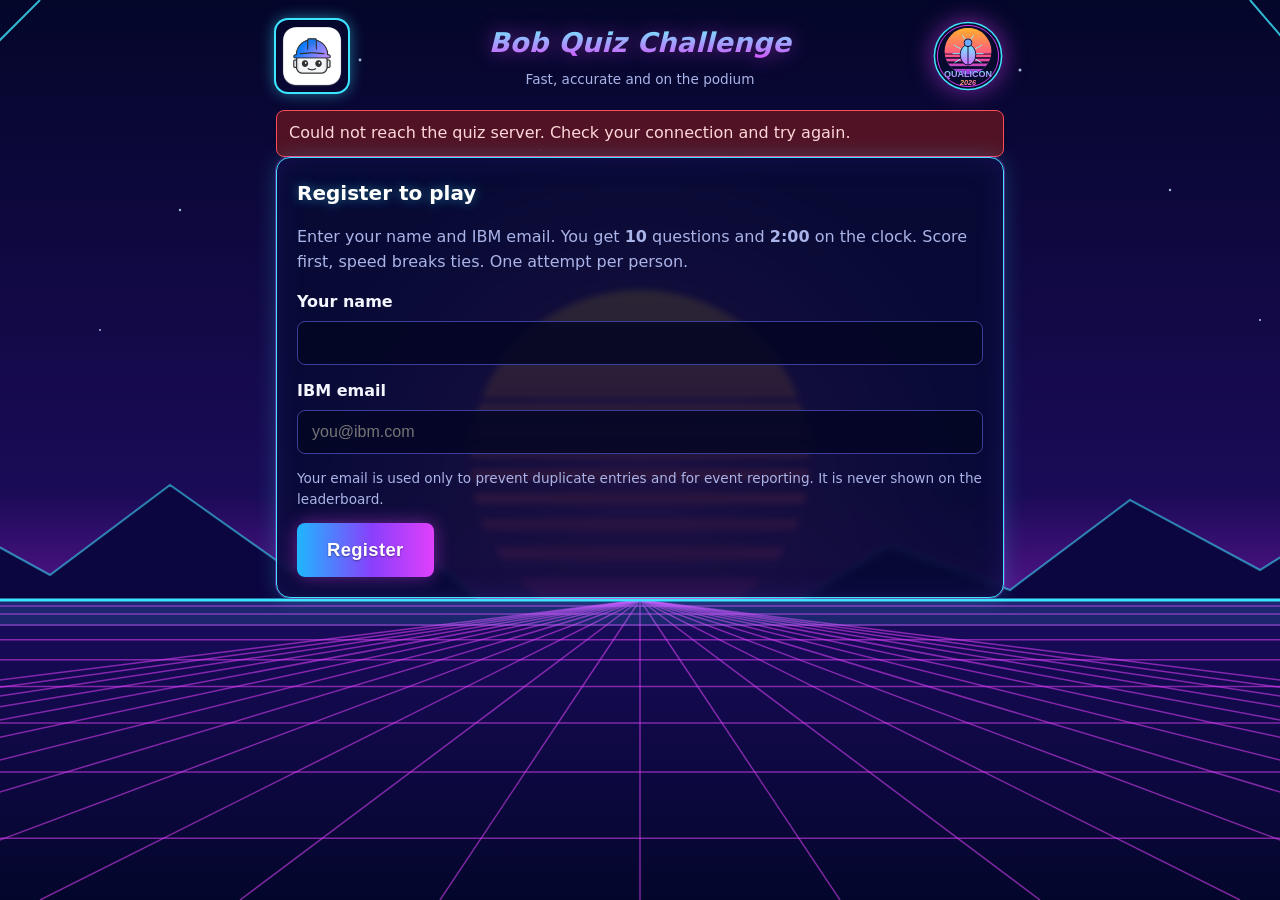
==== index.html @ afd1e2c4 "Centre the participant header title and tagline" ====
<!DOCTYPE html>
<html lang="en">
<head>
  <meta charset="utf-8">
  <meta name="viewport" content="width=device-width, initial-scale=1">
  <meta http-equiv="Content-Security-Policy" content="default-src 'self'; connect-src 'self' https://*.supabase.co; img-src 'self' data:; style-src 'self'; script-src 'self'; base-uri 'none'; form-action 'none'">
  <meta name="referrer" content="no-referrer">
  <title>Bob Quiz Challenge</title>
  <link rel="icon" type="image/png" href="assets/favicon.png?v=202611261220">
  <link rel="stylesheet" href="assets/styles.css?v=202611261220">
</head>
<body>
<div class="wrap">
  <div class="brand">
    <img class="logo-img" src="assets/bob-logo.png?v=202611261220" alt="IBM Bob" width="72" height="72">
    <div><h1>Bob Quiz Challenge</h1><div class="muted small">Fast, accurate and on the podium</div></div>
    <img class="badge-img" src="assets/qualicon-badge.svg?v=202611261220" alt="Qualicon 2026" width="72" height="72">
  </div>

  <div id="error" class="error hidden" role="alert"></div>

  <!-- 1. Register -->
  <section id="view-register" class="card hidden">
    <h2>Register to play</h2>
    <p class="muted">Enter your name and IBM email. You get <b id="reg-total">10</b> questions and
      <b id="reg-time">2:00</b> on the clock. Score first, speed breaks ties. One attempt per person.</p>
    <form id="reg-form" novalidate>
      <label for="name">Your name</label>
      <input id="name" type="text" autocomplete="name" maxlength="60" required>
      <label for="email">IBM email</label>
      <input id="email" type="email" autocomplete="email" maxlength="254" placeholder="you@ibm.com" required>
      <div id="host-box" class="hidden">
        <label for="host-code">Host code (test run, not counted)</label>
        <input id="host-code" type="password" autocomplete="off" maxlength="100">
      </div>
      <p class="small muted">Your email is used only to prevent duplicate entries and for event reporting. It is never shown on the leaderboard.</p>
      <button id="reg-btn" class="btn big" type="submit">Register</button>
    </form>
  </section>

  <!-- 2. Ready -->
  <section id="view-ready" class="card hidden">
    <h2>Ready, <span id="ready-name"></span>?</h2>
    <ul class="rules">
      <li>The clock starts the moment you press Start and cannot be paused.</li>
      <li>Questions marked <b>Select one</b> allow a single answer. <b>Select all that apply</b> needs every correct option, with no extras.</li>
      <li>Your timer keeps running if you refresh the page, so stay on this tab.</li>
      <li>If time runs out, your current answers are submitted automatically.</li>
    </ul>
    <p><button id="start-btn" class="btn big" type="button">Start the quiz</button></p>
  </section>

  <!-- 3. Quiz -->
  <section id="view-quiz" class="hidden">
    <div class="timerbar">
      <div class="timerline"><span id="progress">0 of 10 answered</span><span id="clock" class="clock" aria-live="off">2:00</span></div>
      <div class="track"><div id="fill" class="fill"></div></div>
    </div>
    <div id="questions"></div>
    <div class="submit-area">
      <p id="submit-hint" class="muted">Answer every question to unlock the Submit button here.</p>
      <button id="submit-btn" class="btn big hidden" type="button">Submit all answers</button>
    </div>
  </section>

  <!-- 4. Results -->
  <section id="view-result" class="hidden">
    <div id="test-banner" class="notice hidden">Host test run. This attempt is not counted on the leaderboard or in any report.
      <button id="retake-btn" class="btn" type="button">Run it again</button></div>
    <div class="card scorebox">
      <div class="muted">Your result</div>
      <div class="scorebig"><span id="res-score">0</span><small> / <span id="res-total">10</span></small></div>
      <div id="res-msg" class="verdict"></div>
      <div class="stats">
        <span class="pill">Rank <b id="res-rank">-</b></span>
        <span class="pill">Time <b id="res-time">-</b></span>
      </div>
    </div>
    <div class="card"><h2>Leaderboard</h2><div id="lb-wrap"></div>
      <p class="small muted">Updates every few seconds. Join the big screen for the podium ceremony.</p></div>
    <h2>Review your answers</h2>
    <div id="review"></div>
  </section>
</div>
<script src="config.js?v=202611261220"></script>
<script src="assets/api.js?v=202611261220"></script>
<script src="assets/podium.js?v=202611261220"></script>
<script src="assets/app.js?v=202611261220"></script>
</body>
</html>
---- assets/styles.css ----
:root {
  --bg: #05072e; --surface: rgba(8, 11, 52, .86); --surface2: rgba(26, 22, 88, .85); --border: #3b3f9c;
  --text: #f4f6ff; --muted: #aab4e8; --accent: #3de6ff; --accent2: #e040fb;
  --neon-cyan: #3de6ff; --neon-pink: #e040fb;
  --ok: #24a148; --okbg: #12301e; --bad: #fa4d56; --badbg: #3a1619; --gold: #f1c21b;
  --radius: 12px;
}
* { box-sizing: border-box; }
html, body { margin: 0; background: var(--bg); color: var(--text);
  font: 16px/1.55 -apple-system, "Segoe UI", system-ui, sans-serif; }
body { min-height: 100vh; }
.wrap { max-width: 760px; margin: 0 auto; padding: 20px 16px 60px; }
.wrap.wide { max-width: 1100px; }
h1 { font-size: 1.7rem; margin: 0 0 4px; }
h2 { font-size: 1.25rem; margin: 0 0 12px; }
.muted { color: var(--muted); }
.small { font-size: .85rem; }
.hidden { display: none !important; }
.brand { display: flex; align-items: center; gap: 10px; margin-bottom: 18px; }
.brand .logo { font-size: 1.8rem; }
.card { background: var(--surface); border: 1px solid var(--border); border-radius: var(--radius);
  padding: 20px; margin-bottom: 16px; }
label { display: block; font-weight: 600; margin: 14px 0 6px; }
input[type=text], input[type=email] { width: 100%; padding: 12px 14px; font-size: 1rem; color: var(--text);
  background: var(--surface2); border: 1px solid var(--border); border-radius: 8px; }
input:focus-visible, button:focus-visible, .opt:focus-within { outline: 3px solid var(--accent); outline-offset: 2px; }
.btn { display: inline-block; padding: 12px 22px; font-size: 1rem; font-weight: 600; border: 0;
  border-radius: 8px; background: var(--accent); color: #fff; cursor: pointer; }
.btn:hover { filter: brightness(1.1); }
.btn:disabled { opacity: .5; cursor: not-allowed; }
.btn.secondary { background: var(--surface2); border: 1px solid var(--border); }
.btn.big { padding: 16px 30px; font-size: 1.15rem; }
.row { display: flex; gap: 10px; flex-wrap: wrap; align-items: center; }
.row.between { justify-content: space-between; }
.error { background: var(--badbg); border: 1px solid var(--bad); color: #ffd7d9; padding: 10px 12px;
  border-radius: 8px; margin-top: 12px; }
.rules { margin: 8px 0 0; padding-left: 20px; }

/* timer */
.timerbar { position: sticky; top: 0; z-index: 5; background: var(--bg); padding: 10px 0 12px; }
.timerline { display: flex; justify-content: space-between; align-items: center; font-weight: 600; }
.clock { font-variant-numeric: tabular-nums; font-size: 1.4rem; }
.clock.low { color: var(--bad); animation: pulse 1s infinite; }
.track { height: 8px; background: var(--surface2); border-radius: 99px; overflow: hidden; margin-top: 6px; }
.fill { height: 100%; width: 100%; background: linear-gradient(90deg, var(--accent), var(--accent2)); transition: width .25s linear; }
.fill.low { background: var(--bad); }
@keyframes pulse { 50% { opacity: .55; } }

/* questions */
.qcard { background: var(--surface); border: 1px solid var(--border); border-radius: var(--radius);
  padding: 18px; margin-bottom: 14px; }
.qhead { display: flex; gap: 10px; align-items: baseline; flex-wrap: wrap; margin-bottom: 10px; }
.qnum { color: var(--accent); font-weight: 700; }
.qprompt { font-weight: 600; margin: 0; flex: 1 1 100%; }
.badge { font-size: .75rem; padding: 2px 8px; border-radius: 99px; border: 1px solid var(--border); color: var(--muted); }
.badge.multi { color: var(--gold); border-color: var(--gold); }
.opts { display: grid; gap: 8px; }
.opt { display: flex; gap: 12px; align-items: flex-start; padding: 11px 12px; border: 1px solid var(--border);
  border-radius: 10px; background: var(--surface2); cursor: pointer; }
.opt:hover { border-color: var(--accent); }
.opt.picked { border-color: var(--accent); background: #16294d; }
.opt input { margin-top: 4px; accent-color: var(--accent); width: 18px; height: 18px; flex: none; }
.opt .key { font-weight: 700; color: var(--muted); text-transform: uppercase; width: 1.1em; flex: none; }
.opt.right { border-color: var(--ok); background: var(--okbg); }
.opt.wrong { border-color: var(--bad); background: var(--badbg); }
.opt.missed { border-style: dashed; border-color: var(--ok); }
.opt.locked { cursor: default; }
.tag { margin-left: auto; font-size: .75rem; font-weight: 700; flex: none; }
.tag.ok { color: #6fdc8c; } .tag.bad { color: #ff8389; }
.explain { margin-top: 10px; padding: 10px 12px; border-left: 3px solid var(--accent); background: var(--surface2);
  border-radius: 6px; font-size: .92rem; }
.verdict { font-weight: 700; }
.verdict.ok { color: #6fdc8c; } .verdict.bad { color: #ff8389; }
.sticky-submit { position: sticky; bottom: 0; background: linear-gradient(transparent, var(--bg) 40%); padding: 18px 0 8px; }

/* score */
.scorebox { text-align: center; padding: 26px 16px; }
.scorebig { font-size: 3.4rem; font-weight: 800; line-height: 1.1; }
.scorebig small { font-size: 1.4rem; color: var(--muted); }
.stats { display: flex; gap: 10px; justify-content: center; flex-wrap: wrap; margin-top: 12px; }
.pill { padding: 6px 12px; background: var(--surface2); border: 1px solid var(--border); border-radius: 99px; font-size: .9rem; }

/* leaderboard */
.lb { width: 100%; border-collapse: collapse; }
.lb th, .lb td { text-align: left; padding: 9px 10px; border-bottom: 1px solid var(--border); }
.lb th { color: var(--muted); font-size: .8rem; text-transform: uppercase; letter-spacing: .04em; }
.lb td.num, .lb th.num { text-align: right; font-variant-numeric: tabular-nums; }
.lb tr.me td { background: #16294d; font-weight: 700; }
.lb .medal { font-size: 1.15rem; }

/* podium */
.podium { display: flex; justify-content: center; align-items: flex-end; gap: 10px; min-height: 280px; padding-top: 10px; }
.podium-step { flex: 1 1 0; max-width: 240px; text-align: center; display: flex; flex-direction: column; align-items: center; }
.podium-driver { padding: 0 6px 8px; min-height: 96px; }
.podium-icon { font-size: 2.2rem; }
.podium-name { font-weight: 800; font-size: 1.05rem; word-break: break-word; }
.podium-score { color: var(--muted); font-size: .85rem; }
.podium-block { width: 100%; border-radius: 10px 10px 0 0; display: flex; flex-direction: column; align-items: center;
  justify-content: flex-start; padding-top: 10px; font-weight: 800; }
.podium-medal { font-size: 2rem; } .podium-pos { font-size: 1.3rem; }
.p1 .podium-block { height: 190px; background: linear-gradient(#f1c21b, #b28600); color: #2b2100; }
.p2 .podium-block { height: 140px; background: linear-gradient(#c6c6c6, #8d8d8d); color: #1f1f1f; }
.p3 .podium-block { height: 100px; background: linear-gradient(#d28e55, #8a5a2e); color: #2a1a0b; }
.podium-step.is-hidden { opacity: 0; transform: translateY(60px); }
.podium-step.is-rising { animation: rise .9s cubic-bezier(.2,.9,.3,1.2) both; }
.podium-step.is-winner .podium-icon { animation: bounce .7s ease infinite alternate; font-size: 3rem; }
.podium-step.is-winner .podium-name { color: var(--gold); font-size: 1.35rem; }
@keyframes rise { from { opacity: 0; transform: translateY(80px); } to { opacity: 1; transform: none; } }
@keyframes bounce { to { transform: translateY(-10px) rotate(-6deg); } }

.confetti-layer { position: fixed; inset: 0; pointer-events: none; overflow: hidden; z-index: 50; }
.confetti { position: absolute; will-change: transform, opacity; }

/* presenter */
.stage { text-align: center; }
.banner { font-size: clamp(1.4rem, 3.4vw, 2.4rem); font-weight: 800; min-height: 1.4em; margin: 6px 0 14px; }
.counters { display: flex; justify-content: center; gap: 12px; flex-wrap: wrap; margin-bottom: 14px; }
.counter { background: var(--surface); border: 1px solid var(--border); border-radius: var(--radius); padding: 10px 18px; min-width: 130px; }
.counter b { display: block; font-size: 1.9rem; }
.presenter-podium .podium { min-height: 380px; }
.presenter-podium .podium-name { font-size: 1.5rem; }
.presenter-podium .p1 .podium-block { height: 250px; }
.presenter-podium .p2 .podium-block { height: 180px; }
.presenter-podium .p3 .podium-block { height: 130px; }

@media (max-width: 520px) {
  .podium-name { font-size: .9rem; } .podium-icon { font-size: 1.6rem; }
  .scorebig { font-size: 2.8rem; }
}
@media (prefers-reduced-motion: reduce) {
  *, *::before, *::after { animation: none !important; transition: none !important; }
  .podium-step.is-hidden { opacity: 0; }
}

.row.center { justify-content: center; }
.mb { margin-bottom: 14px; }
.mt { margin-top: 18px; }
.left { text-align: left; }

.logo-img { display: block; width: 56px; height: 56px; border-radius: 12px; flex: none; }
.stage-title { display: flex; align-items: center; justify-content: center; gap: 14px; }
.stage-title .logo-img { width: 96px; height: 96px; border-radius: 18px; }

.notice { display: flex; gap: 12px; align-items: center; justify-content: space-between; flex-wrap: wrap;
  padding: 12px 16px; margin-bottom: 16px; background: var(--surface2); border: 1px solid var(--accent, #4f86f7);
  border-radius: 10px; }

/* ===== Qualicon 2026 theme (synthwave) ===== */
html { background: var(--bg); }
body { background: transparent; position: relative; }
body::before { content: ""; position: fixed; inset: 0; z-index: -1; background: var(--bg) url("qualicon-bg.svg") center bottom / cover no-repeat; }
h1 { font-style: italic; font-weight: 900; letter-spacing: .01em;
  background: linear-gradient(180deg, #6ff0ff 10%, #e040fb 95%); -webkit-background-clip: text; background-clip: text;
  color: transparent; -webkit-text-fill-color: transparent; filter: drop-shadow(0 0 10px rgba(224, 64, 251, .45)); }
h2 { color: #fff; text-shadow: 0 0 12px rgba(61, 230, 255, .45); }
.brand { gap: 14px; }
.brand > div { flex: 1 1 auto; }
.badge-img { width: 84px; height: 84px; flex: none; filter: drop-shadow(0 0 12px rgba(224, 64, 251, .55)); }
.stage-title .badge-img { width: 96px; height: 96px; }
.logo-img { box-shadow: 0 0 0 2px var(--neon-cyan), 0 0 16px rgba(61, 230, 255, .6); }
.card, .qcard, .counter { border: 1.5px solid var(--neon-cyan); border-radius: 14px;
  box-shadow: 0 0 0 1px rgba(224, 64, 251, .35), 0 0 22px rgba(61, 230, 255, .22), inset 0 0 28px rgba(60, 40, 170, .25);
  backdrop-filter: blur(3px); }
.qcard { border-color: rgba(61, 230, 255, .75); }
.qnum { color: var(--neon-cyan); text-shadow: 0 0 8px rgba(61, 230, 255, .7); }
input[type=text], input[type=email], input[type=password] { width: 100%; padding: 12px 14px; font-size: 1rem; color: var(--text);
  background: rgba(4, 6, 36, .85); border: 1px solid var(--border); border-radius: 8px; }
input:focus-visible, button:focus-visible, .opt:focus-within { outline: 3px solid var(--neon-cyan); }
.btn { background: linear-gradient(90deg, #1fb6ff, #8a3ffc 55%, #e040fb); color: #fff; font-weight: 800; letter-spacing: .02em;
  box-shadow: 0 0 18px rgba(224, 64, 251, .45); text-shadow: 0 1px 2px rgba(0, 0, 0, .4); }
.btn.secondary { background: rgba(26, 22, 88, .85); border: 1px solid var(--neon-cyan); box-shadow: none; }
.opt { background: rgba(14, 14, 66, .8); border-color: #3b3f9c; }
.opt:hover { border-color: var(--neon-cyan); box-shadow: 0 0 12px rgba(61, 230, 255, .35); }
.opt.picked { border-color: var(--neon-cyan); background: rgba(35, 80, 190, .55); box-shadow: 0 0 14px rgba(61, 230, 255, .45); }
.opt input { accent-color: var(--neon-pink); }
.opt.right { background: rgba(18, 70, 40, .85); } .opt.wrong { background: rgba(90, 20, 36, .88); }
.timerbar { background: rgba(5, 7, 46, .93); backdrop-filter: blur(4px); padding: 10px 12px 12px; margin: 0 -12px; border-bottom: 1px solid var(--border); }
.track { background: rgba(255, 255, 255, .12); }
.fill { background: linear-gradient(90deg, var(--neon-cyan), var(--neon-pink)); box-shadow: 0 0 10px rgba(224, 64, 251, .7); }
.fill.low { background: var(--bad); }
.clock { color: var(--neon-cyan); text-shadow: 0 0 12px rgba(61, 230, 255, .8); }
.clock.low { color: var(--bad); text-shadow: none; }
.sticky-submit { background: linear-gradient(transparent, rgba(5, 7, 46, .95) 45%); }
.explain { background: rgba(14, 14, 66, .85); border-left-color: var(--neon-pink); }
.pill { background: rgba(14, 14, 66, .85); border-color: var(--neon-cyan); }
.scorebig { background: linear-gradient(180deg, #ffd23f, #ff4fd8); -webkit-background-clip: text; background-clip: text;
  color: transparent; -webkit-text-fill-color: transparent; font-style: italic; filter: drop-shadow(0 0 12px rgba(255, 79, 216, .5)); }
.scorebig small { -webkit-text-fill-color: var(--muted); color: var(--muted); }
.lb tr.me td { background: rgba(35, 80, 190, .55); }
.lb th, .lb td { border-bottom-color: rgba(59, 63, 156, .8); }
.notice { background: rgba(26, 22, 88, .9); border: 1.5px solid var(--neon-pink); box-shadow: 0 0 18px rgba(224, 64, 251, .35); }
.banner { text-shadow: 0 0 16px rgba(61, 230, 255, .6); }
.error { background: rgba(90, 20, 36, .92); }
@media (max-width: 520px) { .badge-img { width: 64px; height: 64px; } }

/* Submit sits once at the end of the last question, not floating over the quiz */
.submit-area { text-align: center; padding: 8px 0 40px; }
.submit-area .btn { min-width: 260px; }

/* Host controls on the big screen (presenter.html?host=1) */
#host-panel input { max-width: 320px; }
#host-panel .btn { white-space: nowrap; }

/* Bob logo and Qualicon badge share one size in the header (participant page) */
.logo-img, .badge-img { width: 72px; height: 72px; }
@media (max-width: 520px) { .logo-img, .badge-img { width: 56px; height: 56px; } }
.stage-title .logo-img, .stage-title .badge-img { width: 96px; height: 96px; }
@media (max-width: 700px) { .stage-title .logo-img, .stage-title .badge-img { width: 64px; height: 64px; } }

/* Big screen: breathing room under the logos, and three equal-width counter boxes */
.stage-title { margin: 12px 0 32px; }
.stage .counters { display: grid; grid-template-columns: repeat(3, 1fr); gap: 20px;
  max-width: 720px; margin: 0 auto 28px; }
.stage .counter { min-width: 0; padding: 14px 12px; }
@media (max-width: 560px) { .stage .counters { gap: 10px; } .stage .counter { padding: 10px 6px; } }

/* Participant header: centre the title and tagline between the two logos */
.brand { justify-content: center; }
.brand > div { text-align: center; }
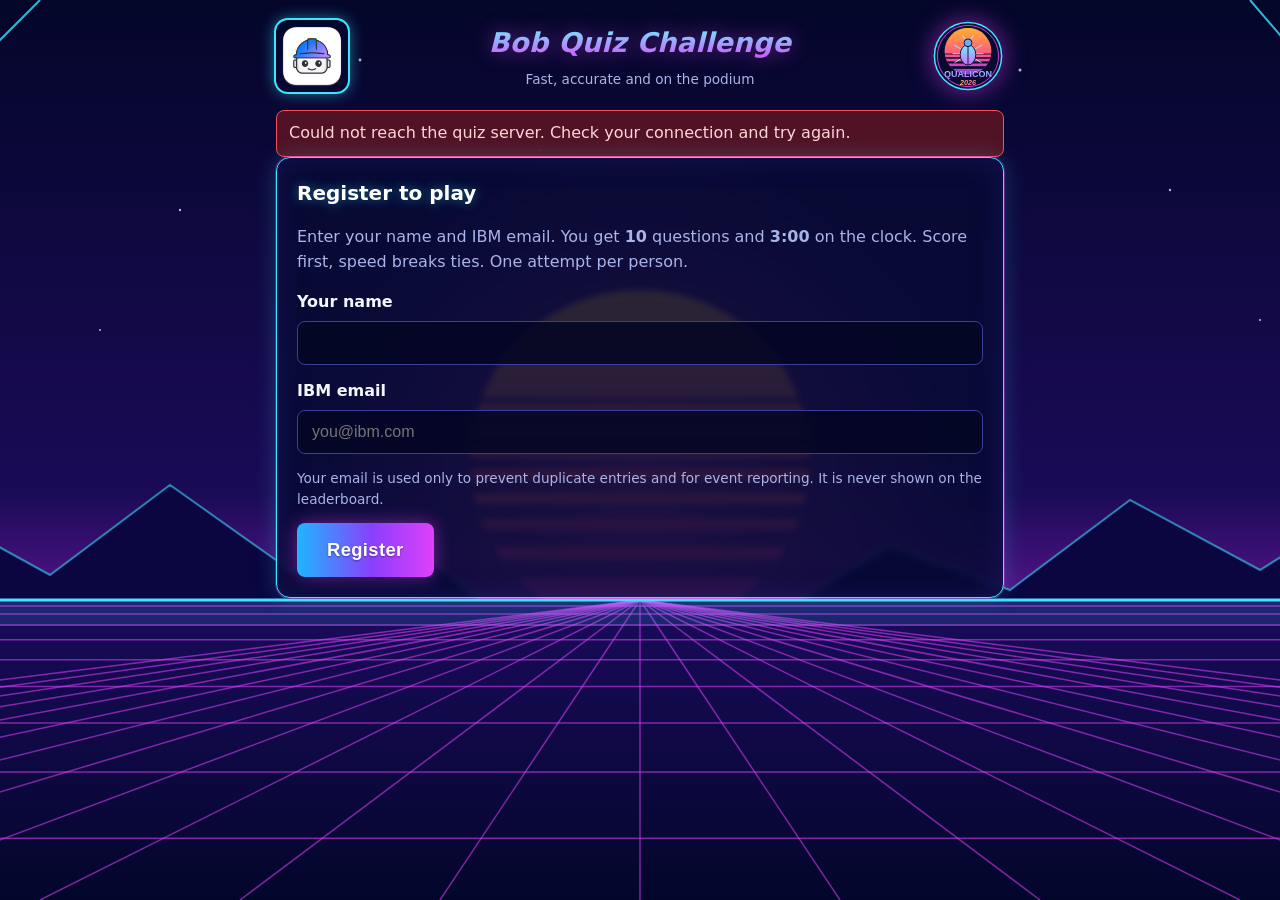
==== commit 0f4e7307: "Time box: 3 minutes for 12 questions" ====
--- a/index.html
+++ b/index.html
@@ -6,15 +6,15 @@
   <meta http-equiv="Content-Security-Policy" content="default-src 'self'; connect-src 'self' https://*.supabase.co; img-src 'self' data:; style-src 'self'; script-src 'self'; base-uri 'none'; form-action 'none'">
   <meta name="referrer" content="no-referrer">
   <title>Bob Quiz Challenge</title>
-  <link rel="icon" type="image/png" href="assets/favicon.png?v=202611261220">
-  <link rel="stylesheet" href="assets/styles.css?v=202611261220">
+  <link rel="icon" type="image/png" href="assets/favicon.png?v=202611261226">
+  <link rel="stylesheet" href="assets/styles.css?v=202611261226">
 </head>
 <body>
 <div class="wrap">
   <div class="brand">
-    <img class="logo-img" src="assets/bob-logo.png?v=202611261220" alt="IBM Bob" width="72" height="72">
+    <img class="logo-img" src="assets/bob-logo.png?v=202611261226" alt="IBM Bob" width="72" height="72">
     <div><h1>Bob Quiz Challenge</h1><div class="muted small">Fast, accurate and on the podium</div></div>
-    <img class="badge-img" src="assets/qualicon-badge.svg?v=202611261220" alt="Qualicon 2026" width="72" height="72">
+    <img class="badge-img" src="assets/qualicon-badge.svg?v=202611261226" alt="Qualicon 2026" width="72" height="72">
   </div>
 
   <div id="error" class="error hidden" role="alert"></div>
@@ -23,7 +23,7 @@
   <section id="view-register" class="card hidden">
     <h2>Register to play</h2>
     <p class="muted">Enter your name and IBM email. You get <b id="reg-total">10</b> questions and
-      <b id="reg-time">2:00</b> on the clock. Score first, speed breaks ties. One attempt per person.</p>
+      <b id="reg-time">3:00</b> on the clock. Score first, speed breaks ties. One attempt per person.</p>
     <form id="reg-form" novalidate>
       <label for="name">Your name</label>
       <input id="name" type="text" autocomplete="name" maxlength="60" required>
@@ -53,7 +53,7 @@
   <!-- 3. Quiz -->
   <section id="view-quiz" class="hidden">
     <div class="timerbar">
-      <div class="timerline"><span id="progress">0 of 10 answered</span><span id="clock" class="clock" aria-live="off">2:00</span></div>
+      <div class="timerline"><span id="progress">0 of 12 answered</span><span id="clock" class="clock" aria-live="off">3:00</span></div>
       <div class="track"><div id="fill" class="fill"></div></div>
     </div>
     <div id="questions"></div>
@@ -82,9 +82,9 @@
     <div id="review"></div>
   </section>
 </div>
-<script src="config.js?v=202611261220"></script>
-<script src="assets/api.js?v=202611261220"></script>
-<script src="assets/podium.js?v=202611261220"></script>
-<script src="assets/app.js?v=202611261220"></script>
+<script src="config.js?v=202611261226"></script>
+<script src="assets/api.js?v=202611261226"></script>
+<script src="assets/podium.js?v=202611261226"></script>
+<script src="assets/app.js?v=202611261226"></script>
 </body>
 </html>
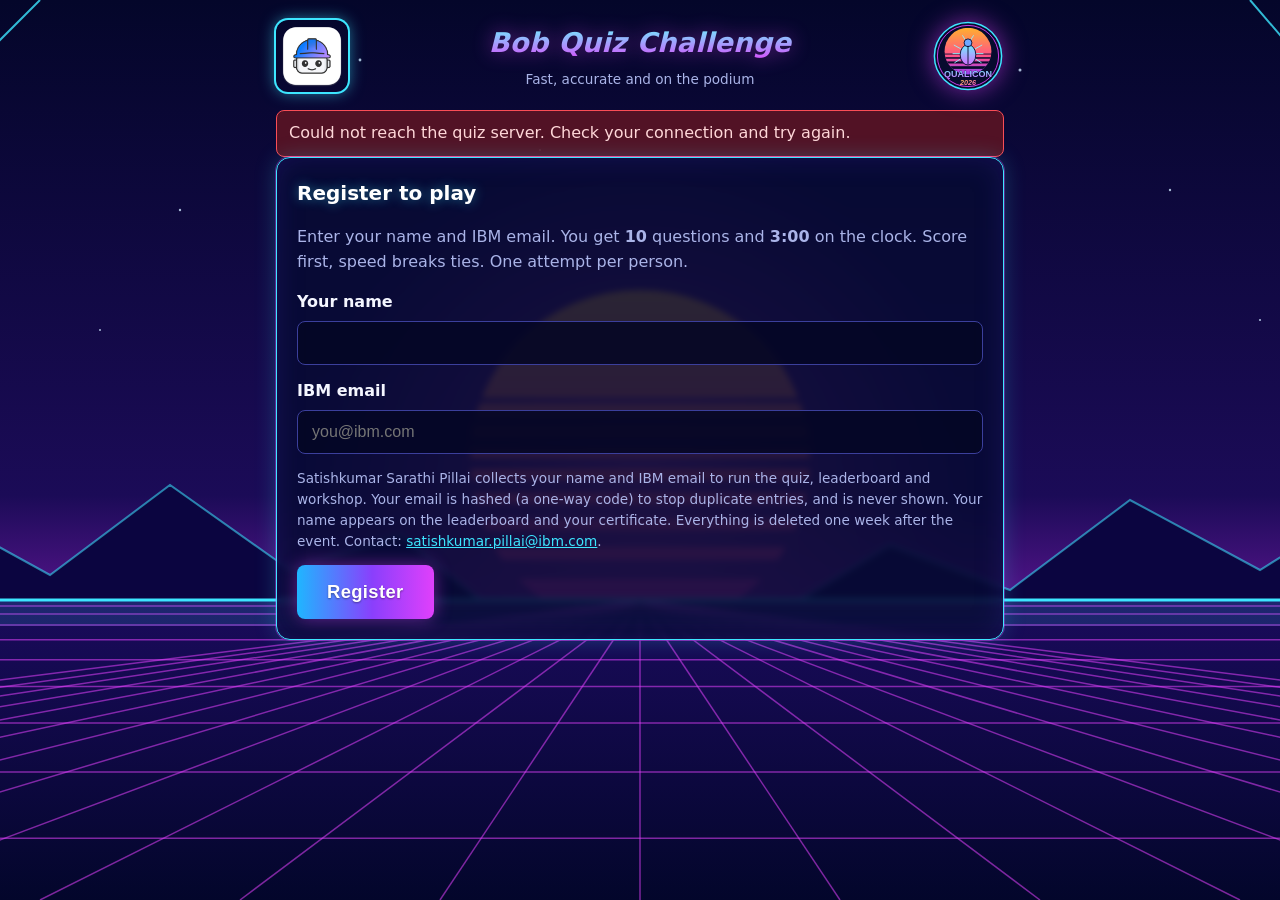
==== commit 6e9f4e86: "Hash IBM email instead of storing it; add privacy notice; names-only reports" ====
--- a/index.html
+++ b/index.html
@@ -6,15 +6,15 @@
   <meta http-equiv="Content-Security-Policy" content="default-src 'self'; connect-src 'self' https://*.supabase.co; img-src 'self' data:; style-src 'self'; script-src 'self'; base-uri 'none'; form-action 'none'">
   <meta name="referrer" content="no-referrer">
   <title>Bob Quiz Challenge</title>
-  <link rel="icon" type="image/png" href="assets/favicon.png?v=202611261226">
-  <link rel="stylesheet" href="assets/styles.css?v=202611261226">
+  <link rel="icon" type="image/png" href="assets/favicon.png?v=202611270634">
+  <link rel="stylesheet" href="assets/styles.css?v=202611270634">
 </head>
 <body>
 <div class="wrap">
   <div class="brand">
-    <img class="logo-img" src="assets/bob-logo.png?v=202611261226" alt="IBM Bob" width="72" height="72">
+    <img class="logo-img" src="assets/bob-logo.png?v=202611270634" alt="IBM Bob" width="72" height="72">
     <div><h1>Bob Quiz Challenge</h1><div class="muted small">Fast, accurate and on the podium</div></div>
-    <img class="badge-img" src="assets/qualicon-badge.svg?v=202611261226" alt="Qualicon 2026" width="72" height="72">
+    <img class="badge-img" src="assets/qualicon-badge.svg?v=202611270634" alt="Qualicon 2026" width="72" height="72">
   </div>
 
   <div id="error" class="error hidden" role="alert"></div>
@@ -33,7 +33,7 @@
         <label for="host-code">Host code (test run, not counted)</label>
         <input id="host-code" type="password" autocomplete="off" maxlength="100">
       </div>
-      <p class="small muted">Your email is used only to prevent duplicate entries and for event reporting. It is never shown on the leaderboard.</p>
+      <p class="small muted">Satishkumar Sarathi Pillai collects your name and IBM email to run the quiz, leaderboard and workshop. Your email is hashed (a one-way code) to stop duplicate entries, and is never shown. Your name appears on the leaderboard and your certificate. Everything is deleted one week after the event. Contact: <a href="mailto:satishkumar.pillai@ibm.com">satishkumar.pillai@ibm.com</a>.</p>
       <button id="reg-btn" class="btn big" type="submit">Register</button>
     </form>
   </section>
@@ -43,7 +43,8 @@
     <h2>Ready, <span id="ready-name"></span>?</h2>
     <ul class="rules">
       <li>The clock starts the moment you press Start and cannot be paused.</li>
-      <li>Questions marked <b>Select one</b> allow a single answer. <b>Select all that apply</b> needs every correct option, with no extras.</li>
+      <li>Questions marked <b>Select one</b> allow a single answer.</li>
+      <li><b>Select all that apply</b> needs every correct option, with no extras.</li>
       <li>Your timer keeps running if you refresh the page, so stay on this tab.</li>
       <li>If time runs out, your current answers are submitted automatically.</li>
     </ul>
@@ -76,15 +77,23 @@
         <span class="pill">Time <b id="res-time">-</b></span>
       </div>
     </div>
+    <div class="card next-card">
+      <h2>Next: the hands-on workshop</h2>
+      <p class="muted">You have finished the quiz, so the workshop is now unlocked. Your registration carries over.</p>
+      <div class="row">
+        <a class="btn big" href="../workshop/">Continue to the hands-on workshop</a>
+        <a class="btn secondary" href="../">Back to home</a>
+      </div>
+    </div>
     <div class="card"><h2>Leaderboard</h2><div id="lb-wrap"></div>
       <p class="small muted">Updates every few seconds. Join the big screen for the podium ceremony.</p></div>
     <h2>Review your answers</h2>
     <div id="review"></div>
   </section>
 </div>
-<script src="config.js?v=202611261226"></script>
-<script src="assets/api.js?v=202611261226"></script>
-<script src="assets/podium.js?v=202611261226"></script>
-<script src="assets/app.js?v=202611261226"></script>
+<script src="config.js?v=202611270634"></script>
+<script src="assets/api.js?v=202611270634"></script>
+<script src="assets/podium.js?v=202611270634"></script>
+<script src="assets/app.js?v=202611270634"></script>
 </body>
 </html>
--- a/assets/styles.css
+++ b/assets/styles.css
@@ -14,6 +14,7 @@
 h1 { font-size: 1.7rem; margin: 0 0 4px; }
 h2 { font-size: 1.25rem; margin: 0 0 12px; }
 .muted { color: var(--muted); }
+.muted a { color: var(--accent); }
 .small { font-size: .85rem; }
 .hidden { display: none !important; }
 .brand { display: flex; align-items: center; gap: 10px; margin-bottom: 18px; }
@@ -217,3 +218,8 @@
 /* Participant header: centre the title and tagline between the two logos */
 .brand { justify-content: center; }
 .brand > div { text-align: center; }
+
+/* Links styled as buttons, and the workshop hand-off card */
+a.btn { text-decoration: none; text-align: center; }
+.next-card { text-align: center; }
+.next-card .row { justify-content: center; margin-top: 12px; }
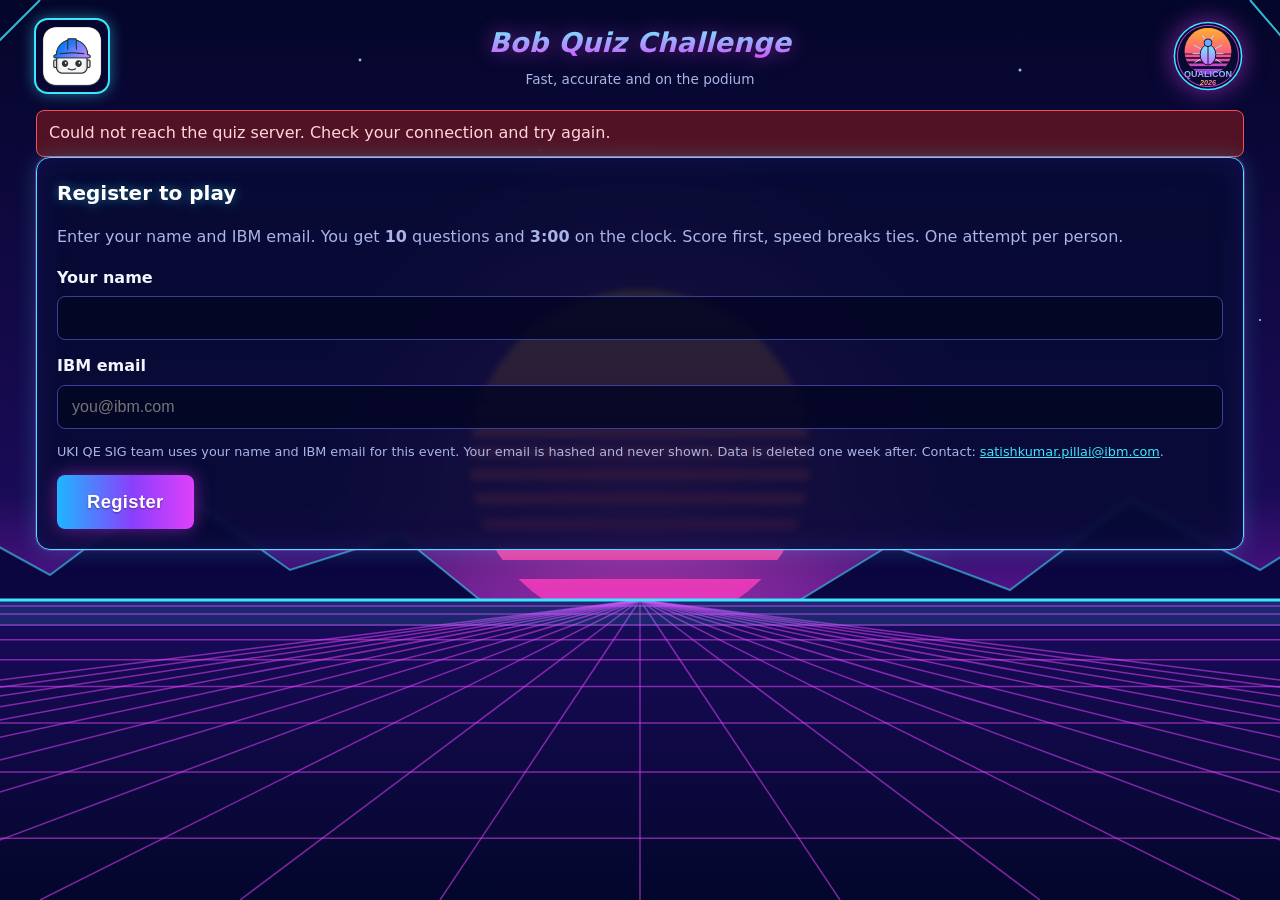
==== commit 70a783db: "Registration: wider card, one-line privacy notice from UKI QE SIG team" ====
--- a/index.html
+++ b/index.html
@@ -6,15 +6,15 @@
   <meta http-equiv="Content-Security-Policy" content="default-src 'self'; connect-src 'self' https://*.supabase.co; img-src 'self' data:; style-src 'self'; script-src 'self'; base-uri 'none'; form-action 'none'">
   <meta name="referrer" content="no-referrer">
   <title>Bob Quiz Challenge</title>
-  <link rel="icon" type="image/png" href="assets/favicon.png?v=202611270634">
-  <link rel="stylesheet" href="assets/styles.css?v=202611270634">
+  <link rel="icon" type="image/png" href="assets/favicon.png?v=202611270648">
+  <link rel="stylesheet" href="assets/styles.css?v=202611270648">
 </head>
 <body>
 <div class="wrap">
   <div class="brand">
-    <img class="logo-img" src="assets/bob-logo.png?v=202611270634" alt="IBM Bob" width="72" height="72">
+    <img class="logo-img" src="assets/bob-logo.png?v=202611270648" alt="IBM Bob" width="72" height="72">
     <div><h1>Bob Quiz Challenge</h1><div class="muted small">Fast, accurate and on the podium</div></div>
-    <img class="badge-img" src="assets/qualicon-badge.svg?v=202611270634" alt="Qualicon 2026" width="72" height="72">
+    <img class="badge-img" src="assets/qualicon-badge.svg?v=202611270648" alt="Qualicon 2026" width="72" height="72">
   </div>
 
   <div id="error" class="error hidden" role="alert"></div>
@@ -33,7 +33,7 @@
         <label for="host-code">Host code (test run, not counted)</label>
         <input id="host-code" type="password" autocomplete="off" maxlength="100">
       </div>
-      <p class="small muted">Satishkumar Sarathi Pillai collects your name and IBM email to run the quiz, leaderboard and workshop. Your email is hashed (a one-way code) to stop duplicate entries, and is never shown. Your name appears on the leaderboard and your certificate. Everything is deleted one week after the event. Contact: <a href="mailto:satishkumar.pillai@ibm.com">satishkumar.pillai@ibm.com</a>.</p>
+      <p class="small muted privacy">UKI QE SIG team uses your name and IBM email for this event. Your email is hashed and never shown. Data is deleted one week after. Contact: <a href="mailto:satishkumar.pillai@ibm.com">satishkumar.pillai@ibm.com</a>.</p>
       <button id="reg-btn" class="btn big" type="submit">Register</button>
     </form>
   </section>
@@ -91,9 +91,9 @@
     <div id="review"></div>
   </section>
 </div>
-<script src="config.js?v=202611270634"></script>
-<script src="assets/api.js?v=202611270634"></script>
-<script src="assets/podium.js?v=202611270634"></script>
-<script src="assets/app.js?v=202611270634"></script>
+<script src="config.js?v=202611270648"></script>
+<script src="assets/api.js?v=202611270648"></script>
+<script src="assets/podium.js?v=202611270648"></script>
+<script src="assets/app.js?v=202611270648"></script>
 </body>
 </html>
--- a/assets/styles.css
+++ b/assets/styles.css
@@ -223,3 +223,7 @@
 a.btn { text-decoration: none; text-align: center; }
 .next-card { text-align: center; }
 .next-card .row { justify-content: center; margin-top: 12px; }
+
+/* Registration screen: wider card so the privacy notice fits on one line on large screens */
+.wrap:has(#view-register:not(.hidden)) { max-width: 1240px; }
+@supports selector(:has(*)) { @media (min-width: 1280px) { .privacy { white-space: nowrap; font-size: .8rem; } } }
